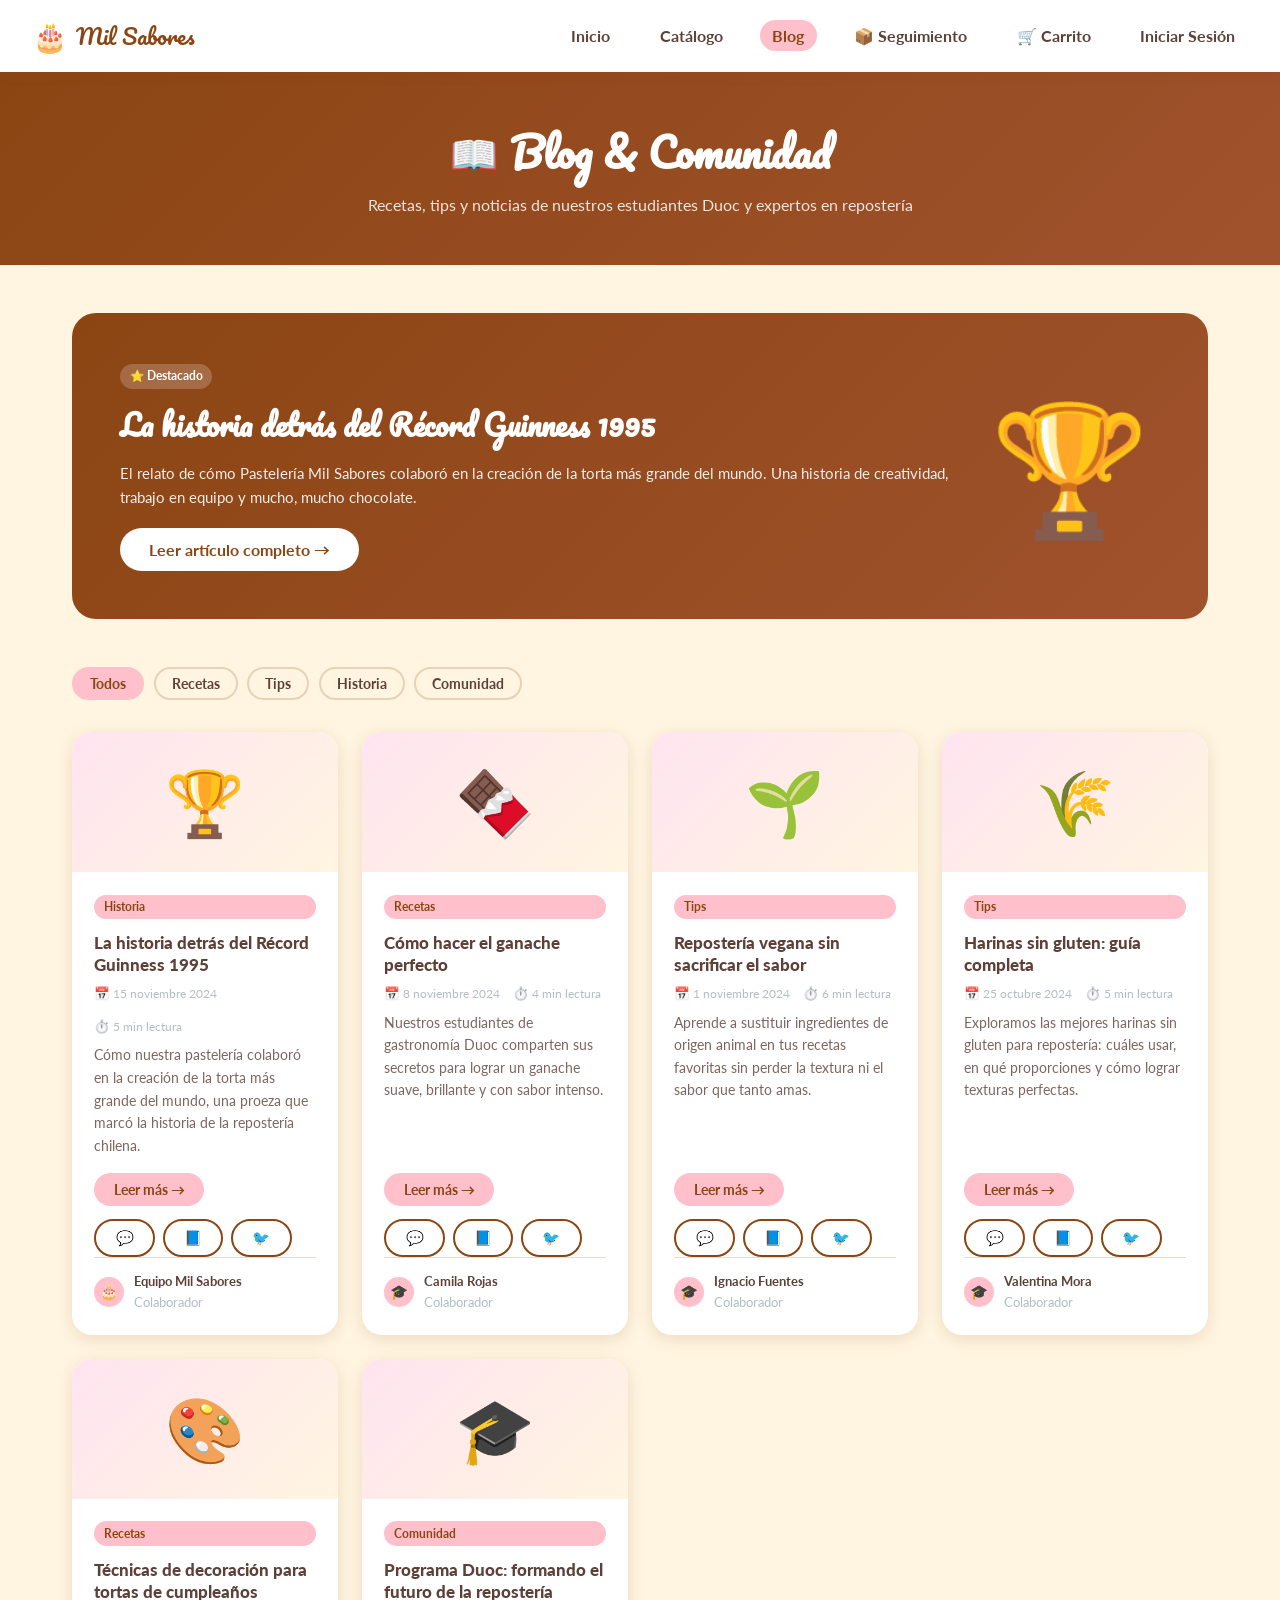
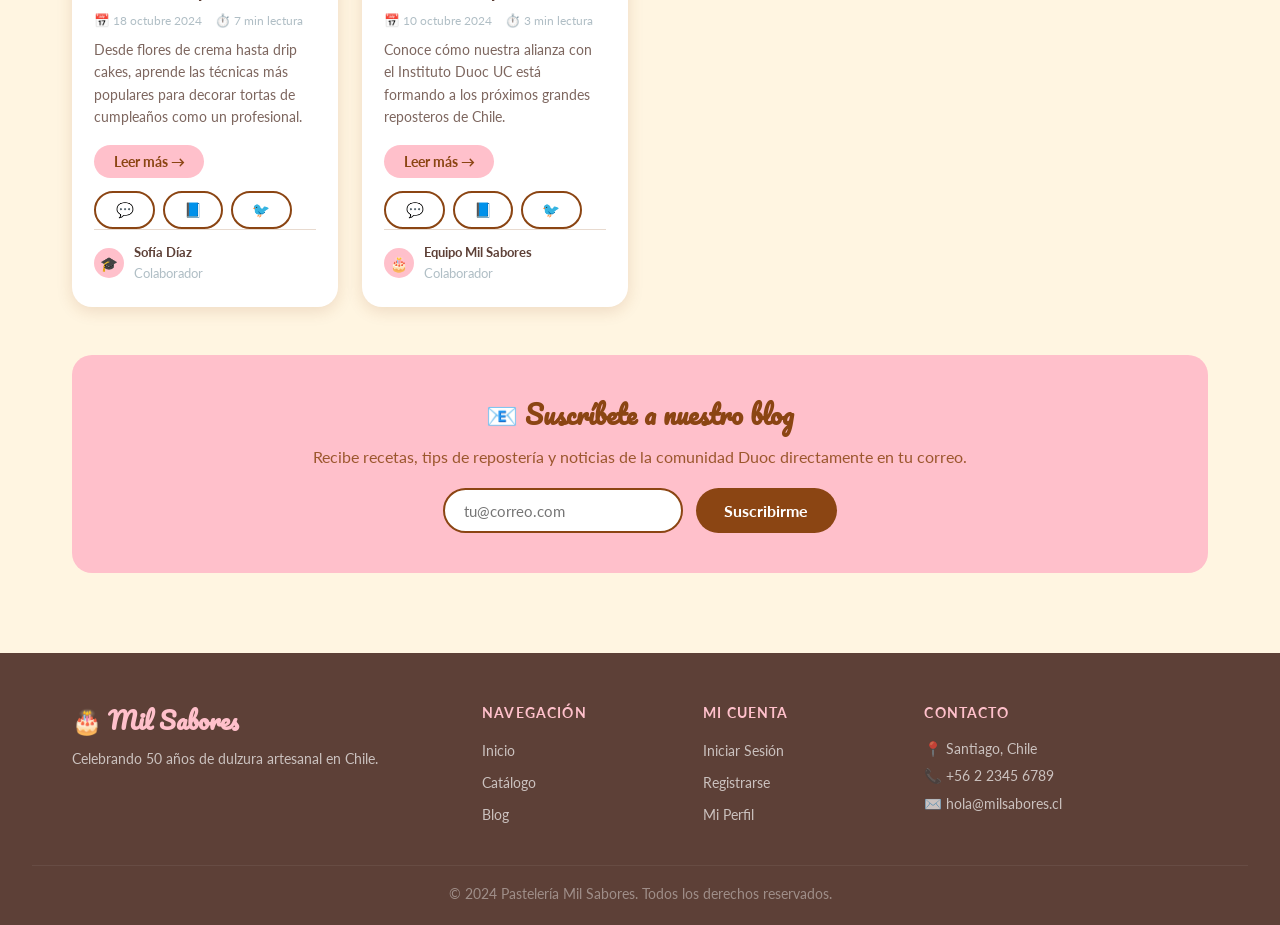
==== pages/blog.html @ 93cf1455 "Entrega final Pasteleria Mil Sabores" ====
<!DOCTYPE html>
<html lang="es">
<head>
  <meta charset="UTF-8" />
  <meta name="viewport" content="width=device-width, initial-scale=1.0" />
  <title>Blog y Comunidad | Pastelería Mil Sabores</title>
  <link rel="preconnect" href="https://fonts.googleapis.com" />
  <link rel="preconnect" href="https://fonts.gstatic.com" crossorigin />
  <link href="https://fonts.googleapis.com/css2?family=Pacifico&family=Lato:wght@300;400;700;900&display=swap" rel="stylesheet" />
  <link rel="stylesheet" href="../css/styles.css" />
  <style>
    .article-card {
      background: var(--white);
      border-radius: 20px;
      overflow: hidden;
      box-shadow: 0 4px 16px var(--shadow);
      transition: transform 0.2s;
      display: flex;
      flex-direction: column;
    }
    .article-card:hover { transform: translateY(-5px); }
    .article-thumb {
      background: linear-gradient(135deg, #ffe4f0, var(--bg-cream));
      height: 140px;
      display: flex;
      align-items: center;
      justify-content: center;
      font-size: 4rem;
    }
    .article-body { padding: 1.4rem; flex: 1; display: flex; flex-direction: column; }
    .article-meta { font-size: 0.78rem; color: var(--text-light); margin-bottom: 0.5rem; display: flex; gap: 0.8rem; flex-wrap: wrap; }
    .article-meta span { display: flex; align-items: center; gap: 0.2rem; }
    .article-title { font-weight: 900; font-size: 1.05rem; color: var(--text-dark); margin-bottom: 0.5rem; line-height: 1.3; }
    .article-excerpt { font-size: 0.88rem; color: var(--text-dark); opacity: 0.8; flex: 1; margin-bottom: 1rem; }
    .article-tag {
      display: inline-block;
      background: var(--rosa);
      color: var(--chocolate);
      font-size: 0.72rem;
      font-weight: 700;
      border-radius: 20px;
      padding: 0.2rem 0.6rem;
      margin-bottom: 0.8rem;
    }
    .article-author {
      display: flex;
      align-items: center;
      gap: 0.6rem;
      font-size: 0.82rem;
      color: var(--text-light);
      margin-top: auto;
      padding-top: 0.8rem;
      border-top: 1px solid var(--border);
    }
    .author-avatar {
      width: 30px; height: 30px; border-radius: 50%;
      background: var(--rosa);
      display: flex; align-items: center; justify-content: center;
      font-size: 0.9rem; flex-shrink: 0;
    }
    .author-name { font-weight: 700; color: var(--text-dark); }

    .tags-bar { display: flex; flex-wrap: wrap; gap: 0.6rem; margin-bottom: 2rem; }
    .tag-filter {
      padding: 0.4rem 1rem;
      border-radius: 50px;
      border: 2px solid var(--border);
      background: transparent;
      font-family: 'Lato', sans-serif;
      font-weight: 700;
      font-size: 0.85rem;
      cursor: pointer;
      color: var(--text-dark);
      transition: all 0.2s;
    }
    .tag-filter:hover, .tag-filter.active { background: var(--rosa); border-color: var(--rosa); color: var(--chocolate); }

    .featured-article {
      background: linear-gradient(135deg, var(--chocolate), #a0522d);
      color: white;
      border-radius: 24px;
      padding: 3rem;
      display: grid;
      grid-template-columns: 1fr 180px;
      gap: 2rem;
      align-items: center;
      margin-bottom: 3rem;
    }
    .featured-article h2 { font-family: 'Pacifico', cursive; font-size: 1.8rem; margin-bottom: 0.8rem; }
    .featured-article p { opacity: 0.9; font-size: 0.95rem; margin-bottom: 1.2rem; }
    .featured-emoji { font-size: 8rem; text-align: center; }

    .newsletter-box {
      background: var(--rosa);
      border-radius: 20px;
      padding: 2.5rem;
      text-align: center;
      margin-top: 3rem;
    }
    .newsletter-box h3 { font-family: 'Pacifico', cursive; color: var(--chocolate); font-size: 1.6rem; margin-bottom: 0.5rem; }
    .newsletter-box p { color: var(--chocolate); opacity: 0.85; margin-bottom: 1.2rem; }
    .newsletter-form { display: flex; gap: 0.8rem; justify-content: center; flex-wrap: wrap; }
    .newsletter-input {
      padding: 0.7rem 1.2rem;
      border-radius: 50px;
      border: 2px solid var(--chocolate);
      font-family: 'Lato', sans-serif;
      font-size: 0.95rem;
      min-width: 240px;
      outline: none;
      background: white;
    }
  </style>
</head>
<body>

  <nav class="navbar">
    <div class="nav-brand">
      <span class="brand-logo">🎂</span>
      <a href="../index.html" class="brand-name">Mil Sabores</a>
    </div>
    <ul class="nav-links">
      <li><a href="../index.html">Inicio</a></li>
      <li><a href="catalogo.html">Catálogo</a></li>
      <li><a href="blog.html" class="active">Blog</a></li>
      <li><a href="seguimiento.html">📦 Seguimiento</a></li>
      <li><a href="carrito.html">🛒 Carrito <span class="cart-badge" id="cartBadge">0</span></a></li>
      <li><a href="login.html" id="navAuthLink">Iniciar Sesión</a></li>
    </ul>
    <button class="nav-toggle" onclick="document.querySelector('.nav-links').classList.toggle('open')">☰</button>
  </nav>

  <div class="page-header">
    <h1>📖 Blog & Comunidad</h1>
    <p>Recetas, tips y noticias de nuestros estudiantes Duoc y expertos en repostería</p>
  </div>

  <div class="container" style="padding: 3rem 2rem 5rem">

    <!-- ARTICULO DESTACADO -->
    <div class="featured-article">
      <div>
        <span class="article-tag" style="background:rgba(255,255,255,0.2);color:white">⭐ Destacado</span>
        <h2>La historia detrás del Récord Guinness 1995</h2>
        <p>El relato de cómo Pastelería Mil Sabores colaboró en la creación de la torta más grande del mundo. Una historia de creatividad, trabajo en equipo y mucho, mucho chocolate.</p>
        <button class="btn" style="background:white;color:var(--chocolate)" onclick="openArticle('guinness')">
          Leer artículo completo →
        </button>
      </div>
      <div class="featured-emoji">🏆</div>
    </div>

    <!-- FILTROS POR CATEGORÍA -->
    <div class="tags-bar" id="tagFilters"></div>

    <!-- GRID DE ARTÍCULOS -->
    <div class="products-grid" id="articlesGrid"></div>

    <!-- NEWSLETTER -->
    <div class="newsletter-box">
      <h3>📧 Suscríbete a nuestro blog</h3>
      <p>Recibe recetas, tips de repostería y noticias de la comunidad Duoc directamente en tu correo.</p>
      <div class="newsletter-form">
        <input type="email" class="newsletter-input" placeholder="tu@correo.com" id="newsletterEmail" />
        <button class="btn btn-primary" onclick="subscribeNewsletter()">Suscribirme</button>
      </div>
    </div>

  </div>

  <!-- MODAL ARTÍCULO -->
  <div class="modal-overlay hidden" id="articleModal">
    <div class="modal" style="max-width:600px;max-height:85vh;overflow-y:auto">
      <button class="modal-close" onclick="closeArticle()">✕</button>
      <div id="articleContent"></div>
    </div>
  </div>

  <footer class="footer">
    <div class="container footer-grid">
      <div>
        <h4 class="footer-brand">🎂 Mil Sabores</h4>
        <p>Celebrando 50 años de dulzura artesanal en Chile.</p>
      </div>
      <div>
        <h5>Navegación</h5>
        <ul>
          <li><a href="../index.html">Inicio</a></li>
          <li><a href="catalogo.html">Catálogo</a></li>
          <li><a href="blog.html">Blog</a></li>
        </ul>
      </div>
      <div>
        <h5>Mi Cuenta</h5>
        <ul>
          <li><a href="login.html">Iniciar Sesión</a></li>
          <li><a href="registro.html">Registrarse</a></li>
          <li><a href="perfil.html">Mi Perfil</a></li>
        </ul>
      </div>
      <div>
        <h5>Contacto</h5>
        <p>📍 Santiago, Chile</p>
        <p>📞 +56 2 2345 6789</p>
        <p>✉️ hola@milsabores.cl</p>
      </div>
    </div>
    <div class="footer-bottom">
      <p>© 2024 Pastelería Mil Sabores. Todos los derechos reservados.</p>
    </div>
  </footer>

  <script src="../js/data.js"></script>
  <script src="../js/cart.js"></script>
  <script src="../js/auth.js"></script>
  <script src="../js/app.js"></script>
  <script>
    const articles = [
      {
        id: 'guinness',
        tag: 'Historia',
        emoji: '🏆',
        title: 'La historia detrás del Récord Guinness 1995',
        excerpt: 'Cómo nuestra pastelería colaboró en la creación de la torta más grande del mundo, una proeza que marcó la historia de la repostería chilena.',
        author: 'Equipo Mil Sabores',
        authorEmoji: '🎂',
        date: '15 noviembre 2024',
        readTime: '5 min',
        fullContent: `
          <h2 style="font-family:'Pacifico',cursive;color:var(--chocolate);margin-bottom:1rem">🏆 El Récord Guinness de 1995</h2>
          <p style="margin-bottom:1rem">En 1995, Pastelería Mil Sabores fue invitada a ser parte de un proyecto sin precedentes en Chile: la colaboración para crear <strong>la torta más grande del mundo</strong>, reconocida oficialmente por el Récord Guinness World Records.</p>
          <p style="margin-bottom:1rem">El proyecto requirió semanas de planificación, toneladas de ingredientes y el trabajo coordinado de decenas de reposteros. Nuestro equipo aportó la receta base de bizcocho y el diseño de las capas de ganache que dieron estructura a la monumental creación.</p>
          <p style="margin-bottom:1rem">La torta final medía más de 30 metros de largo y pesaba varias toneladas. Fue un momento que unió a toda la comunidad gastronómica chilena y posicionó a nuestra pastelería como referente nacional.</p>
          <p style="margin-bottom:1rem">Hoy, 30 años después, ese espíritu de innovación y excelencia sigue siendo el corazón de todo lo que hacemos en Mil Sabores.</p>
          <div style="background:var(--bg-cream);border-radius:12px;padding:1.2rem;margin-top:1rem;font-style:italic;color:var(--chocolate);">
            "Ese día entendimos que la repostería no tiene límites. Solo necesitas creatividad, trabajo en equipo y muchísimo chocolate." — Fundador, Pastelería Mil Sabores
          </div>
        `
      },
      {
        id: 'ganache',
        tag: 'Recetas',
        emoji: '🍫',
        title: 'Cómo hacer el ganache perfecto',
        excerpt: 'Nuestros estudiantes de gastronomía Duoc comparten sus secretos para lograr un ganache suave, brillante y con sabor intenso.',
        author: 'Camila Rojas',
        authorEmoji: '🎓',
        date: '8 noviembre 2024',
        readTime: '4 min',
        fullContent: `
          <h2 style="font-family:'Pacifico',cursive;color:var(--chocolate);margin-bottom:1rem">🍫 El Ganache Perfecto</h2>
          <p style="margin-bottom:0.8rem">El ganache es la base de muchas de nuestras tortas. Dominar su preparación es clave para cualquier repostero. Aquí te contamos los secretos que aprendemos en el taller de gastronomía Duoc.</p>
          <h3 style="color:var(--chocolate);margin:1rem 0 0.5rem;font-size:1rem">Ingredientes (para una torta mediana)</h3>
          <ul style="margin-left:1.2rem;margin-bottom:1rem;font-size:0.9rem;line-height:1.8">
            <li>200 g de chocolate negro (70% cacao)</li>
            <li>200 ml de crema de leche</li>
            <li>30 g de mantequilla sin sal</li>
            <li>1 cucharada de glucosa (opcional, para más brillo)</li>
          </ul>
          <h3 style="color:var(--chocolate);margin:1rem 0 0.5rem;font-size:1rem">Preparación</h3>
          <ol style="margin-left:1.2rem;margin-bottom:1rem;font-size:0.9rem;line-height:2">
            <li>Picar el chocolate en trozos pequeños y uniformes.</li>
            <li>Calentar la crema hasta que hierva levemente, sin llegar a ebullición fuerte.</li>
            <li>Verter la crema caliente sobre el chocolate picado. Esperar 1 minuto.</li>
            <li>Revolver desde el centro hacia afuera, de forma lenta y constante.</li>
            <li>Incorporar la mantequilla en cubos fríos y la glucosa si se usa.</li>
            <li>Dejar enfriar a temperatura ambiente antes de aplicar.</li>
          </ol>
          <div style="background:#fff3e0;border-radius:12px;padding:1rem;font-size:0.88rem;margin-top:1rem">
            <strong>💡 Tip Duoc:</strong> Si el ganache se ve cortado, agrega una cucharada de crema tibia y vuelve a mezclar lentamente. ¡Se recupera siempre!
          </div>
        `
      },
      {
        id: 'vegano',
        tag: 'Tips',
        emoji: '🌱',
        title: 'Repostería vegana sin sacrificar el sabor',
        excerpt: 'Aprende a sustituir ingredientes de origen animal en tus recetas favoritas sin perder la textura ni el sabor que tanto amas.',
        author: 'Ignacio Fuentes',
        authorEmoji: '🎓',
        date: '1 noviembre 2024',
        readTime: '6 min',
        fullContent: `
          <h2 style="font-family:'Pacifico',cursive;color:var(--chocolate);margin-bottom:1rem">🌱 Repostería Vegana</h2>
          <p style="margin-bottom:0.8rem">Cada vez más personas optan por una alimentación vegana, y la repostería no tiene que quedarse fuera. Aquí están los sustitutos más efectivos:</p>
          <div style="display:grid;gap:0.8rem;margin-bottom:1rem">
            <div style="background:var(--bg-cream);border-radius:10px;padding:1rem;font-size:0.9rem">
              <strong>🥚 Huevo → </strong> 1 cda de semillas de chía o linaza + 3 cdas de agua (dejar reposar 5 min)
            </div>
            <div style="background:var(--bg-cream);border-radius:10px;padding:1rem;font-size:0.9rem">
              <strong>🥛 Leche → </strong> Leche de almendras, avena o soya en la misma cantidad
            </div>
            <div style="background:var(--bg-cream);border-radius:10px;padding:1rem;font-size:0.9rem">
              <strong>🧈 Mantequilla → </strong> Aceite de coco o margarina vegana (misma cantidad)
            </div>
            <div style="background:var(--bg-cream);border-radius:10px;padding:1rem;font-size:0.9rem">
              <strong>🍯 Miel → </strong> Sirope de agave o maple en la misma cantidad
            </div>
          </div>
          <p style="font-size:0.9rem">Con estos cambios simples, nuestras tortas veganas de chocolate logran la misma humedad y sabor que las tradicionales. ¡El secreto está en la calidad del chocolate!</p>
        `
      },
      {
        id: 'sin-gluten',
        tag: 'Tips',
        emoji: '🌾',
        title: 'Harinas sin gluten: guía completa',
        excerpt: 'Exploramos las mejores harinas sin gluten para repostería: cuáles usar, en qué proporciones y cómo lograr texturas perfectas.',
        author: 'Valentina Mora',
        authorEmoji: '🎓',
        date: '25 octubre 2024',
        readTime: '5 min',
        fullContent: `
          <h2 style="font-family:'Pacifico',cursive;color:var(--chocolate);margin-bottom:1rem">🌾 Harinas Sin Gluten</h2>
          <p style="margin-bottom:1rem">Trabajar con harinas sin gluten requiere entender sus propiedades. Aquí una guía de las más usadas en el taller Duoc:</p>
          <div style="display:grid;gap:0.8rem;margin-bottom:1rem">
            <div style="background:var(--bg-cream);border-radius:10px;padding:1rem;font-size:0.88rem">
              <strong>🌽 Harina de maíz</strong> — Ideal para texturas crocantes. Usar al 50% mezclada con otra harina.
            </div>
            <div style="background:var(--bg-cream);border-radius:10px;padding:1rem;font-size:0.88rem">
              <strong>🍠 Harina de arroz</strong> — La más versátil. Sustituye 1:1 la harina de trigo en la mayoría de recetas.
            </div>
            <div style="background:var(--bg-cream);border-radius:10px;padding:1rem;font-size:0.88rem">
              <strong>🥜 Harina de almendras</strong> — Aporta humedad y sabor. Perfecta para brownies y tortas densas.
            </div>
            <div style="background:var(--bg-cream);border-radius:10px;padding:1rem;font-size:0.88rem">
              <strong>🫘 Harina de garbanzo</strong> — Excelente para masas que necesitan estructura.
            </div>
          </div>
          <div style="background:#e8f5e9;border-radius:12px;padding:1rem;font-size:0.88rem">
            <strong>💡 Tip profesional:</strong> Agrega 1 cucharadita de goma xantana por cada taza de harina sin gluten para mejorar la cohesión de la masa.
          </div>
        `
      },
      {
        id: 'decoracion',
        tag: 'Recetas',
        emoji: '🎨',
        title: 'Técnicas de decoración para tortas de cumpleaños',
        excerpt: 'Desde flores de crema hasta drip cakes, aprende las técnicas más populares para decorar tortas de cumpleaños como un profesional.',
        author: 'Sofía Díaz',
        authorEmoji: '🎓',
        date: '18 octubre 2024',
        readTime: '7 min',
        fullContent: `
          <h2 style="font-family:'Pacifico',cursive;color:var(--chocolate);margin-bottom:1rem">🎨 Decoración de Tortas</h2>
          <p style="margin-bottom:1rem">La decoración es el elemento que transforma una torta en una obra de arte. Estas son las técnicas que enseñamos en Duoc:</p>
          <div style="display:grid;gap:0.8rem;margin-bottom:1rem">
            <div style="background:var(--bg-cream);border-radius:10px;padding:1rem">
              <strong style="color:var(--chocolate)">🌸 Flores de crema</strong>
              <p style="font-size:0.88rem;margin-top:0.3rem">Usa una boquilla 1M y crema vegetal fría. Presiona firmemente desde el centro hacia afuera en movimiento circular.</p>
            </div>
            <div style="background:var(--bg-cream);border-radius:10px;padding:1rem">
              <strong style="color:var(--chocolate)">💧 Drip Cake</strong>
              <p style="font-size:0.88rem;margin-top:0.3rem">Prepara un ganache ligeramente líquido. Aplica desde el borde de la torta ya refrigerada para que los chorreos sean controlados.</p>
            </div>
            <div style="background:var(--bg-cream);border-radius:10px;padding:1rem">
              <strong style="color:var(--chocolate)">✨ Efecto Ombre</strong>
              <p style="font-size:0.88rem;margin-top:0.3rem">Divide la crema en 3 porciones y agrega colorante progresivamente. Aplica de abajo hacia arriba y difumina con espátula.</p>
            </div>
          </div>
        `
      },
      {
        id: 'comunidad',
        tag: 'Comunidad',
        emoji: '🎓',
        title: 'Programa Duoc: formando el futuro de la repostería',
        excerpt: 'Conoce cómo nuestra alianza con el Instituto Duoc UC está formando a los próximos grandes reposteros de Chile.',
        author: 'Equipo Mil Sabores',
        authorEmoji: '🎂',
        date: '10 octubre 2024',
        readTime: '3 min',
        fullContent: `
          <h2 style="font-family:'Pacifico',cursive;color:var(--chocolate);margin-bottom:1rem">🎓 Alianza con Duoc UC</h2>
          <p style="margin-bottom:1rem">Desde 2010, Pastelería Mil Sabores mantiene una alianza activa con el Instituto Duoc UC para formar a los próximos talentos de la gastronomía chilena.</p>
          <p style="margin-bottom:1rem">Nuestro programa incluye:</p>
          <ul style="margin-left:1.2rem;margin-bottom:1rem;line-height:2;font-size:0.9rem">
            <li>Prácticas profesionales en nuestras instalaciones</li>
            <li>Talleres mensuales de técnicas avanzadas de repostería</li>
            <li>Concursos internos con premios en productos y certificaciones</li>
            <li>Publicación de recetas de estudiantes en nuestro blog</li>
          </ul>
          <p style="margin-bottom:1rem">Los estudiantes Duoc que se registren en nuestra plataforma reciben una torta especial gratis en su cumpleaños como reconocimiento a su dedicación.</p>
          <div style="background:var(--rosa);border-radius:12px;padding:1rem;font-size:0.88rem;color:var(--chocolate)">
            <strong>¿Eres estudiante Duoc?</strong> Regístrate con tu correo institucional (@duocuc.cl) y activa tu beneficio de cumpleaños.
          </div>
        `
      }
    ];

    const allTags = ['Todos', 'Recetas', 'Tips', 'Historia', 'Comunidad'];
    let activeTag = 'Todos';

    window.addEventListener('DOMContentLoaded', () => {
      renderTagFilters();
      renderArticles();
    });

    function renderTagFilters() {
      document.getElementById('tagFilters').innerHTML = allTags.map(tag =>
        `<button class="tag-filter ${tag === activeTag ? 'active' : ''}" onclick="setTag('${tag}')">${tag}</button>`
      ).join('');
    }

    function setTag(tag) {
      activeTag = tag;
      renderTagFilters();
      renderArticles();
    }

    function renderArticles() {
      const filtered = activeTag === 'Todos' ? articles : articles.filter(a => a.tag === activeTag);
      document.getElementById('articlesGrid').innerHTML = filtered.map(a => `
        <div class="article-card">
          <div class="article-thumb">${a.emoji}</div>
          <div class="article-body">
            <span class="article-tag">${a.tag}</span>
            <div class="article-title">${a.title}</div>
            <div class="article-meta">
              <span>📅 ${a.date}</span>
              <span>⏱️ ${a.readTime} lectura</span>
            </div>
            <div class="article-excerpt">${a.excerpt}</div>
            <div style="display:flex;gap:0.8rem;align-items:center;flex-wrap:wrap;margin-top:auto;">
              <button class="btn btn-secondary btn-sm" onclick="openArticle('${a.id}')">Leer más →</button>
              <div style="display:flex;gap:0.5rem">
                <button class="btn btn-outline btn-sm" onclick="shareArticle('${a.id}', 'whatsapp')" title="WhatsApp">💬</button>
                <button class="btn btn-outline btn-sm" onclick="shareArticle('${a.id}', 'facebook')" title="Facebook">📘</button>
                <button class="btn btn-outline btn-sm" onclick="shareArticle('${a.id}', 'twitter')" title="Twitter/X">🐦</button>
              </div>
            </div>
            <div class="article-author">
              <div class="author-avatar">${a.authorEmoji}</div>
              <div><div class="author-name">${a.author}</div><div>Colaborador</div></div>
            </div>
          </div>
        </div>
      `).join('');
    }

    function openArticle(id) {
      const a = articles.find(x => x.id === id);
      if (!a) return;
      document.getElementById('articleContent').innerHTML = `
        <div style="text-align:center;font-size:5rem;margin-bottom:1rem">${a.emoji}</div>
        <span class="article-tag">${a.tag}</span>
        <div class="article-meta" style="margin:0.5rem 0 1.2rem">
          <span>📅 ${a.date}</span><span>⏱️ ${a.readTime} lectura</span>
          <span>✍️ ${a.author}</span>
        </div>
        ${a.fullContent}
        <div style="margin-top:2rem;padding-top:1rem;border-top:1px solid var(--border)">
          <p style="font-size:0.88rem;color:var(--text-light);margin-bottom:0.8rem">¿Te gustó este artículo? ¡Compártelo!</p>
          <div style="display:flex;gap:0.8rem;flex-wrap:wrap">
            <button class="btn btn-secondary btn-sm" onclick="shareArticle('${id}', 'whatsapp')">💬 WhatsApp</button>
            <button class="btn btn-secondary btn-sm" onclick="shareArticle('${id}', 'facebook')">📘 Facebook</button>
            <button class="btn btn-secondary btn-sm" onclick="shareArticle('${id}', 'twitter')">🐦 Twitter/X</button>
            <button class="btn btn-secondary btn-sm" onclick="shareArticle('${id}', 'instagram')">📸 Instagram</button>
          </div>
        </div>
      `;
      document.getElementById('articleModal').classList.remove('hidden');
    }

    function closeArticle() {
      document.getElementById('articleModal').classList.add('hidden');
    }

    function shareArticle(id, network) {
      const a = articles.find(x => x.id === id);
      const text = `📖 "${a.title}" — Blog Pastelería Mil Sabores 🎂`;
      const url = window.location.href;
      const urls = {
        whatsapp: `https://wa.me/?text=${encodeURIComponent(text + ' ' + url)}`,
        facebook: `https://www.facebook.com/sharer/sharer.php?u=${encodeURIComponent(url)}&quote=${encodeURIComponent(text)}`,
        twitter: `https://twitter.com/intent/tweet?text=${encodeURIComponent(text)}&url=${encodeURIComponent(url)}`,
        instagram: null
      };
      if (network === 'instagram') {
        navigator.clipboard.writeText(text + ' ' + url).then(() => showToast('📋 Link copiado — pégalo en Instagram'));
      } else if (urls[network]) {
        window.open(urls[network], '_blank', 'width=600,height=400');
      }
    }

    function subscribeNewsletter() {
      const email = document.getElementById('newsletterEmail').value.trim();
      if (!email || !email.includes('@')) { showToast('Ingresa un correo válido'); return; }
      showToast('✅ ¡Suscrito exitosamente! Te enviaremos novedades pronto.');
      document.getElementById('newsletterEmail').value = '';
    }

    document.getElementById('articleModal').addEventListener('click', e => {
      if (e.target === document.getElementById('articleModal')) closeArticle();
    });
  </script>
</body>
</html>
---- css/styles.css ----
/* ========================================
   PASTELERÍA MIL SABORES — ESTILOS
   Colores según especificaciones del brief
   ======================================== */

:root {
  --bg-cream: #FFF5E1;
  --rosa: #FFC0CB;
  --chocolate: #8B4513;
  --text-dark: #5D4037;
  --text-light: #B0BEC5;
  --white: #FFFFFF;
  --success: #4CAF50;
  --error: #E53935;
  --shadow: rgba(139, 69, 19, 0.15);
  --border: rgba(139, 69, 19, 0.2);
}

/* RESET */
*, *::before, *::after { box-sizing: border-box; margin: 0; padding: 0; }

body {
  font-family: 'Lato', sans-serif;
  background-color: var(--bg-cream);
  color: var(--text-dark);
  font-size: 16px;
  line-height: 1.6;
}

h1, h2, h3, .brand-name, .footer-brand {
  font-family: 'Pacifico', cursive;
}

a { text-decoration: none; color: inherit; }

/* ========================================
   NAVBAR
   ======================================== */
.navbar {
  background: var(--white);
  box-shadow: 0 2px 12px var(--shadow);
  padding: 0.8rem 2rem;
  display: flex;
  align-items: center;
  justify-content: space-between;
  position: sticky;
  top: 0;
  z-index: 1000;
}

.nav-brand {
  display: flex;
  align-items: center;
  gap: 0.5rem;
}

.brand-logo { font-size: 1.8rem; }
.brand-name {
  font-family: 'Pacifico', cursive;
  font-size: 1.4rem;
  color: var(--chocolate);
}

.nav-links {
  display: flex;
  list-style: none;
  gap: 1.5rem;
  align-items: center;
}

.nav-links a {
  color: var(--text-dark);
  font-weight: 700;
  padding: 0.4rem 0.8rem;
  border-radius: 20px;
  transition: background 0.2s, color 0.2s;
  position: relative;
}

.nav-links a:hover,
.nav-links a.active {
  background: var(--rosa);
  color: var(--chocolate);
}

.cart-badge {
  background: var(--chocolate);
  color: white;
  font-size: 0.7rem;
  font-weight: 900;
  border-radius: 50%;
  padding: 0 5px;
  min-width: 18px;
  text-align: center;
  display: inline-block;
}

.nav-toggle {
  display: none;
  background: none;
  border: none;
  font-size: 1.5rem;
  cursor: pointer;
  color: var(--chocolate);
}

/* ========================================
   HERO
   ======================================== */
.hero {
  display: flex;
  align-items: center;
  justify-content: space-between;
  padding: 5rem 4rem;
  background: linear-gradient(135deg, var(--bg-cream) 60%, #ffe4f0 100%);
  gap: 3rem;
  min-height: 85vh;
}

.hero-content { flex: 1; max-width: 600px; }

.hero-eyebrow {
  font-size: 0.9rem;
  font-weight: 700;
  letter-spacing: 0.05em;
  color: var(--chocolate);
  opacity: 0.8;
  margin-bottom: 1rem;
  text-transform: uppercase;
}

.hero-title {
  font-family: 'Pacifico', cursive;
  font-size: 3.8rem;
  color: var(--chocolate);
  line-height: 1.15;
  margin-bottom: 1.2rem;
}

.hero-subtitle {
  font-size: 1.15rem;
  color: var(--text-dark);
  opacity: 0.85;
  margin-bottom: 2rem;
  max-width: 480px;
}

.hero-actions {
  display: flex;
  gap: 1rem;
  margin-bottom: 2rem;
  flex-wrap: wrap;
}

.hero-badges {
  display: flex;
  flex-wrap: wrap;
  gap: 0.6rem;
}

.badge {
  background: var(--rosa);
  color: var(--chocolate);
  font-size: 0.78rem;
  font-weight: 700;
  border-radius: 20px;
  padding: 0.35rem 0.8rem;
}

.hero-visual {
  flex-shrink: 0;
  display: flex;
  align-items: center;
  justify-content: center;
}

.cake-card {
  background: var(--white);
  border-radius: 24px;
  padding: 3rem 2.5rem;
  text-align: center;
  box-shadow: 0 12px 40px var(--shadow);
  border: 2px solid var(--rosa);
  animation: float 3s ease-in-out infinite;
}

@keyframes float {
  0%, 100% { transform: translateY(0); }
  50% { transform: translateY(-12px); }
}

.cake-emoji { font-size: 6rem; margin-bottom: 1rem; }
.cake-label { font-weight: 700; color: var(--text-dark); font-size: 1rem; }
.cake-price {
  font-family: 'Pacifico', cursive;
  color: var(--chocolate);
  font-size: 1.4rem;
  margin-top: 0.5rem;
}

/* ========================================
   BUTTONS
   ======================================== */
.btn {
  display: inline-block;
  padding: 0.75rem 1.8rem;
  border-radius: 50px;
  font-family: 'Lato', sans-serif;
  font-weight: 700;
  font-size: 1rem;
  cursor: pointer;
  transition: transform 0.15s, box-shadow 0.15s, opacity 0.15s;
  border: none;
  text-align: center;
}

.btn:hover { transform: translateY(-2px); box-shadow: 0 6px 20px var(--shadow); }
.btn:active { transform: translateY(0); }

.btn-primary {
  background: var(--chocolate);
  color: var(--white);
}

.btn-secondary {
  background: var(--rosa);
  color: var(--chocolate);
}

.btn-outline {
  background: transparent;
  color: var(--chocolate);
  border: 2px solid var(--chocolate);
}

.btn-sm { padding: 0.5rem 1.2rem; font-size: 0.9rem; }

.btn-block { display: block; width: 100%; }

/* ========================================
   SECTIONS
   ======================================== */
.section { padding: 5rem 0; }
.section-alt { background: rgba(255, 192, 203, 0.12); }

.container {
  max-width: 1200px;
  margin: 0 auto;
  padding: 0 2rem;
}

.section-title {
  font-family: 'Pacifico', cursive;
  font-size: 2.2rem;
  color: var(--chocolate);
  text-align: center;
  margin-bottom: 0.6rem;
}
.section-title.left { text-align: left; }

.section-sub {
  text-align: center;
  color: var(--text-light);
  font-size: 1.05rem;
  margin-bottom: 2.5rem;
}

.text-center { text-align: center; }

/* ========================================
   CATEGORIES GRID
   ======================================== */
.categories-grid {
  display: grid;
  grid-template-columns: repeat(auto-fill, minmax(130px, 1fr));
  gap: 1rem;
}

.cat-card {
  background: var(--white);
  border-radius: 16px;
  padding: 1.5rem 1rem;
  display: flex;
  flex-direction: column;
  align-items: center;
  gap: 0.6rem;
  border: 2px solid transparent;
  box-shadow: 0 2px 8px var(--shadow);
  transition: border-color 0.2s, transform 0.2s;
  cursor: pointer;
}

.cat-card:hover {
  border-color: var(--rosa);
  transform: translateY(-4px);
}

.cat-icon { font-size: 2rem; }
.cat-name { font-weight: 700; font-size: 0.82rem; text-align: center; color: var(--text-dark); }

/* ========================================
   PRODUCTS GRID
   ======================================== */
.products-grid {
  display: grid;
  grid-template-columns: repeat(auto-fill, minmax(260px, 1fr));
  gap: 1.5rem;
}

.product-card {
  background: var(--white);
  border-radius: 20px;
  overflow: hidden;
  box-shadow: 0 4px 16px var(--shadow);
  transition: transform 0.2s, box-shadow 0.2s;
  display: flex;
  flex-direction: column;
}

.product-card:hover {
  transform: translateY(-6px);
  box-shadow: 0 12px 32px var(--shadow);
}

.product-img {
  background: linear-gradient(135deg, #ffe4f0, var(--bg-cream));
  height: 160px;
  display: flex;
  align-items: center;
  justify-content: center;
  font-size: 5rem;
}

.product-body { padding: 1.2rem; flex: 1; display: flex; flex-direction: column; }

.product-cat {
  font-size: 0.72rem;
  font-weight: 700;
  text-transform: uppercase;
  letter-spacing: 0.08em;
  color: var(--text-light);
  margin-bottom: 0.3rem;
}

.product-name {
  font-weight: 900;
  font-size: 1rem;
  color: var(--text-dark);
  margin-bottom: 0.5rem;
}

.product-desc {
  font-size: 0.85rem;
  color: var(--text-light);
  flex: 1;
  margin-bottom: 1rem;
}

.product-footer {
  display: flex;
  align-items: center;
  justify-content: space-between;
}

.product-price {
  font-family: 'Pacifico', cursive;
  font-size: 1.2rem;
  color: var(--chocolate);
}

/* ========================================
   HISTORY / MILESTONES
   ======================================== */
.two-col {
  display: grid;
  grid-template-columns: 1fr 1fr;
  gap: 4rem;
  align-items: center;
}

.history-text p {
  margin-bottom: 1rem;
  color: var(--text-dark);
}

.history-visual {
  display: flex;
  flex-direction: column;
  gap: 1rem;
}

.milestone-card {
  background: var(--white);
  border-radius: 12px;
  padding: 1rem 1.5rem;
  border-left: 4px solid var(--rosa);
  box-shadow: 0 2px 8px var(--shadow);
}

.milestone-card.highlight {
  border-left-color: var(--chocolate);
  background: #fff8f0;
}

.milestone-year {
  font-family: 'Pacifico', cursive;
  font-size: 1.4rem;
  color: var(--chocolate);
}

.milestone-text {
  font-size: 0.9rem;
  color: var(--text-dark);
}

/* ========================================
   BLOG
   ======================================== */
.blog-grid {
  display: grid;
  grid-template-columns: repeat(auto-fill, minmax(280px, 1fr));
  gap: 1.5rem;
}

.blog-card {
  background: var(--white);
  border-radius: 16px;
  padding: 1.8rem;
  box-shadow: 0 2px 10px var(--shadow);
  transition: transform 0.2s;
}

.blog-card:hover { transform: translateY(-4px); }
.blog-emoji { font-size: 2.5rem; margin-bottom: 0.8rem; }
.blog-card h3 { color: var(--chocolate); margin-bottom: 0.5rem; font-size: 1rem; font-family: 'Lato', sans-serif; font-weight: 900; }
.blog-card p { font-size: 0.88rem; color: var(--text-dark); opacity: 0.85; margin-bottom: 1rem; }
.blog-tag { background: var(--rosa); color: var(--chocolate); font-size: 0.75rem; font-weight: 700; border-radius: 20px; padding: 0.25rem 0.7rem; }

/* ========================================
   SOCIAL SECTION
   ======================================== */
.social-section { background: var(--chocolate); }
.social-section .section-title { color: var(--white); }
.social-section .section-sub { color: rgba(255,255,255,0.7); }

.social-btns {
  display: flex;
  gap: 1rem;
  justify-content: center;
  flex-wrap: wrap;
  margin-top: 1.5rem;
}

.btn-social {
  padding: 0.7rem 1.5rem;
  border-radius: 50px;
  font-family: 'Lato', sans-serif;
  font-weight: 700;
  font-size: 0.95rem;
  cursor: pointer;
  border: 2px solid rgba(255,255,255,0.4);
  background: rgba(255,255,255,0.1);
  color: white;
  transition: background 0.2s;
}

.btn-social:hover { background: rgba(255,255,255,0.25); }

/* ========================================
   FOOTER
   ======================================== */
.footer {
  background: var(--text-dark);
  color: rgba(255,255,255,0.85);
  padding: 3rem 2rem 1rem;
}

.footer-grid {
  display: grid;
  grid-template-columns: 2fr 1fr 1fr 1.5fr;
  gap: 2rem;
  margin-bottom: 2rem;
}

.footer-brand {
  color: var(--rosa);
  font-size: 1.5rem;
  margin-bottom: 0.5rem;
}

.footer h5 {
  color: var(--rosa);
  margin-bottom: 0.8rem;
  font-size: 0.9rem;
  text-transform: uppercase;
  letter-spacing: 0.08em;
}

.footer ul { list-style: none; }
.footer ul li { margin-bottom: 0.4rem; }
.footer ul a { opacity: 0.8; font-size: 0.9rem; transition: opacity 0.2s; }
.footer ul a:hover { opacity: 1; }
.footer p { font-size: 0.9rem; opacity: 0.8; margin-bottom: 0.3rem; }

.footer-bottom {
  border-top: 1px solid rgba(255,255,255,0.1);
  padding-top: 1rem;
  text-align: center;
  font-size: 0.82rem;
  opacity: 0.6;
}

/* ========================================
   FORMS
   ======================================== */
.form-group {
  margin-bottom: 1.2rem;
}

.form-group label {
  display: block;
  font-weight: 700;
  font-size: 0.88rem;
  color: var(--text-dark);
  margin-bottom: 0.4rem;
}

.form-group input,
.form-group select,
.form-group textarea {
  width: 100%;
  padding: 0.75rem 1rem;
  border: 2px solid var(--border);
  border-radius: 12px;
  background: var(--white);
  color: var(--text-dark);
  font-family: 'Lato', sans-serif;
  font-size: 1rem;
  transition: border-color 0.2s;
}

.form-group input:focus,
.form-group select:focus,
.form-group textarea:focus {
  outline: none;
  border-color: var(--chocolate);
}

.form-group .hint {
  font-size: 0.8rem;
  color: var(--text-light);
  margin-top: 0.3rem;
}

.form-group .error-msg {
  font-size: 0.8rem;
  color: var(--error);
  margin-top: 0.3rem;
  display: none;
}

.form-card {
  background: var(--white);
  border-radius: 24px;
  padding: 2.5rem;
  box-shadow: 0 8px 32px var(--shadow);
  max-width: 500px;
  margin: 0 auto;
}

.form-title {
  font-family: 'Pacifico', cursive;
  font-size: 2rem;
  color: var(--chocolate);
  text-align: center;
  margin-bottom: 0.5rem;
}

.form-subtitle {
  text-align: center;
  color: var(--text-light);
  font-size: 0.9rem;
  margin-bottom: 2rem;
}

.form-divider {
  text-align: center;
  color: var(--text-light);
  font-size: 0.9rem;
  margin: 1.5rem 0;
  position: relative;
}

.form-divider::before,
.form-divider::after {
  content: '';
  position: absolute;
  top: 50%;
  width: 40%;
  height: 1px;
  background: var(--border);
}

.form-divider::before { left: 0; }
.form-divider::after { right: 0; }

.alert {
  padding: 0.8rem 1.2rem;
  border-radius: 10px;
  font-size: 0.9rem;
  font-weight: 700;
  margin-bottom: 1.2rem;
  display: none;
}

.alert-success { background: #e8f5e9; color: #2e7d32; border: 1px solid #a5d6a7; }
.alert-error { background: #ffebee; color: #c62828; border: 1px solid #ef9a9a; }

/* ========================================
   PAGE HEADER
   ======================================== */
.page-header {
  background: linear-gradient(135deg, var(--chocolate), #a0522d);
  color: white;
  padding: 3rem 2rem;
  text-align: center;
}

.page-header h1 {
  font-family: 'Pacifico', cursive;
  font-size: 2.5rem;
  margin-bottom: 0.5rem;
}

.page-header p { opacity: 0.85; }

/* ========================================
   FILTERS
   ======================================== */
.filters-bar {
  background: var(--white);
  padding: 1.2rem 2rem;
  box-shadow: 0 2px 8px var(--shadow);
  display: flex;
  gap: 1rem;
  flex-wrap: wrap;
  align-items: center;
}

.filter-btn {
  padding: 0.45rem 1rem;
  border-radius: 50px;
  border: 2px solid var(--border);
  background: transparent;
  font-family: 'Lato', sans-serif;
  font-weight: 700;
  font-size: 0.85rem;
  cursor: pointer;
  color: var(--text-dark);
  transition: background 0.2s, border-color 0.2s;
}

.filter-btn:hover,
.filter-btn.active {
  background: var(--rosa);
  border-color: var(--rosa);
  color: var(--chocolate);
}

.search-input {
  padding: 0.45rem 1rem;
  border-radius: 50px;
  border: 2px solid var(--border);
  background: var(--bg-cream);
  font-family: 'Lato', sans-serif;
  font-size: 0.9rem;
  color: var(--text-dark);
  outline: none;
  min-width: 200px;
  transition: border-color 0.2s;
}

.search-input:focus { border-color: var(--chocolate); }

/* ========================================
   CARRITO
   ======================================== */
.cart-item {
  background: var(--white);
  border-radius: 16px;
  padding: 1.2rem;
  display: flex;
  align-items: center;
  gap: 1.2rem;
  box-shadow: 0 2px 8px var(--shadow);
  margin-bottom: 1rem;
}

.cart-item-emoji { font-size: 3rem; flex-shrink: 0; }
.cart-item-info { flex: 1; }
.cart-item-name { font-weight: 900; color: var(--text-dark); margin-bottom: 0.2rem; }
.cart-item-price { color: var(--chocolate); font-family: 'Pacifico', cursive; font-size: 1rem; }
.cart-item-msg { font-size: 0.8rem; color: var(--text-light); font-style: italic; margin-top: 0.2rem; }

.qty-controls {
  display: flex;
  align-items: center;
  gap: 0.5rem;
}

.qty-btn {
  width: 32px;
  height: 32px;
  border-radius: 50%;
  border: 2px solid var(--border);
  background: transparent;
  font-size: 1.1rem;
  cursor: pointer;
  font-weight: 900;
  display: flex;
  align-items: center;
  justify-content: center;
  transition: background 0.15s;
}

.qty-btn:hover { background: var(--rosa); border-color: var(--rosa); }

.qty-display { font-weight: 900; min-width: 24px; text-align: center; }

.remove-btn {
  background: none;
  border: none;
  font-size: 1.2rem;
  cursor: pointer;
  color: var(--text-light);
  padding: 0.4rem;
  transition: color 0.2s;
}

.remove-btn:hover { color: var(--error); }

.cart-summary {
  background: var(--white);
  border-radius: 20px;
  padding: 1.8rem;
  box-shadow: 0 4px 16px var(--shadow);
  position: sticky;
  top: 90px;
}

.summary-row {
  display: flex;
  justify-content: space-between;
  padding: 0.5rem 0;
  font-size: 0.95rem;
  color: var(--text-dark);
  border-bottom: 1px dashed var(--border);
}

.summary-row:last-of-type { border-bottom: none; }

.summary-total {
  display: flex;
  justify-content: space-between;
  padding: 0.8rem 0;
  font-weight: 900;
  font-size: 1.2rem;
  color: var(--chocolate);
  border-top: 2px solid var(--chocolate);
  margin-top: 0.5rem;
}

.summary-discount {
  color: var(--success);
  font-weight: 700;
}

/* ========================================
   PERFIL
   ======================================== */
.profile-header {
  text-align: center;
  padding: 3rem 2rem;
  background: linear-gradient(135deg, #fff0f5, var(--bg-cream));
  border-radius: 20px;
  margin-bottom: 2rem;
}

.profile-avatar {
  width: 90px;
  height: 90px;
  border-radius: 50%;
  background: var(--rosa);
  display: flex;
  align-items: center;
  justify-content: center;
  font-size: 2.5rem;
  margin: 0 auto 1rem;
}

.profile-name {
  font-family: 'Pacifico', cursive;
  font-size: 1.8rem;
  color: var(--chocolate);
}

.profile-badge {
  display: inline-block;
  background: var(--chocolate);
  color: white;
  font-size: 0.8rem;
  font-weight: 700;
  border-radius: 20px;
  padding: 0.25rem 0.8rem;
  margin-top: 0.5rem;
}

.order-card {
  background: var(--white);
  border-radius: 16px;
  padding: 1.2rem 1.5rem;
  box-shadow: 0 2px 8px var(--shadow);
  margin-bottom: 1rem;
  border-left: 4px solid var(--rosa);
}

.order-status {
  display: inline-block;
  padding: 0.2rem 0.7rem;
  border-radius: 20px;
  font-size: 0.75rem;
  font-weight: 700;
}

.status-preparando { background: #fff3e0; color: #e65100; }
.status-enviado { background: #e3f2fd; color: #1565c0; }
.status-entregado { background: #e8f5e9; color: #2e7d32; }

/* ========================================
   MODAL
   ======================================== */
.modal-overlay {
  position: fixed;
  inset: 0;
  background: rgba(0,0,0,0.5);
  z-index: 2000;
  display: flex;
  align-items: center;
  justify-content: center;
  padding: 1rem;
}

.modal-overlay.hidden { display: none; }

.modal {
  background: var(--white);
  border-radius: 24px;
  padding: 2.5rem;
  max-width: 480px;
  width: 100%;
  box-shadow: 0 20px 60px rgba(0,0,0,0.3);
  position: relative;
}

.modal-close {
  position: absolute;
  top: 1rem;
  right: 1.2rem;
  background: none;
  border: none;
  font-size: 1.5rem;
  cursor: pointer;
  color: var(--text-light);
}

/* ========================================
   TOAST
   ======================================== */
#toast {
  position: fixed;
  bottom: 2rem;
  right: 2rem;
  background: var(--chocolate);
  color: white;
  padding: 1rem 1.5rem;
  border-radius: 12px;
  font-weight: 700;
  font-size: 0.95rem;
  z-index: 3000;
  transform: translateY(100px);
  opacity: 0;
  transition: transform 0.3s, opacity 0.3s;
  max-width: 300px;
}

#toast.show {
  transform: translateY(0);
  opacity: 1;
}

/* ========================================
   EMPTY STATE
   ======================================== */
.empty-state {
  text-align: center;
  padding: 4rem 2rem;
  color: var(--text-light);
}

.empty-state-icon { font-size: 4rem; margin-bottom: 1rem; }
.empty-state h3 { color: var(--text-dark); margin-bottom: 0.5rem; font-family: 'Pacifico', cursive; font-size: 1.5rem; }

/* ========================================
   RESPONSIVE
   ======================================== */
@media (max-width: 900px) {
  .hero {
    flex-direction: column;
    padding: 3rem 2rem;
    text-align: center;
    min-height: auto;
  }
  .hero-content { max-width: 100%; }
  .hero-title { font-size: 2.8rem; }
  .hero-actions { justify-content: center; }
  .hero-badges { justify-content: center; }
  .two-col { grid-template-columns: 1fr; gap: 2rem; }
  .footer-grid { grid-template-columns: 1fr 1fr; }
  .nav-links {
    display: none;
    position: absolute;
    top: 70px;
    left: 0;
    right: 0;
    background: white;
    flex-direction: column;
    padding: 1rem;
    box-shadow: 0 4px 12px var(--shadow);
    gap: 0.5rem;
  }
  .nav-links.open { display: flex; }
  .nav-toggle { display: block; }
}

@media (max-width: 600px) {
  .hero-title { font-size: 2.2rem; }
  .section { padding: 3rem 0; }
  .footer-grid { grid-template-columns: 1fr; }
  .categories-grid { grid-template-columns: repeat(auto-fill, minmax(100px, 1fr)); }
}
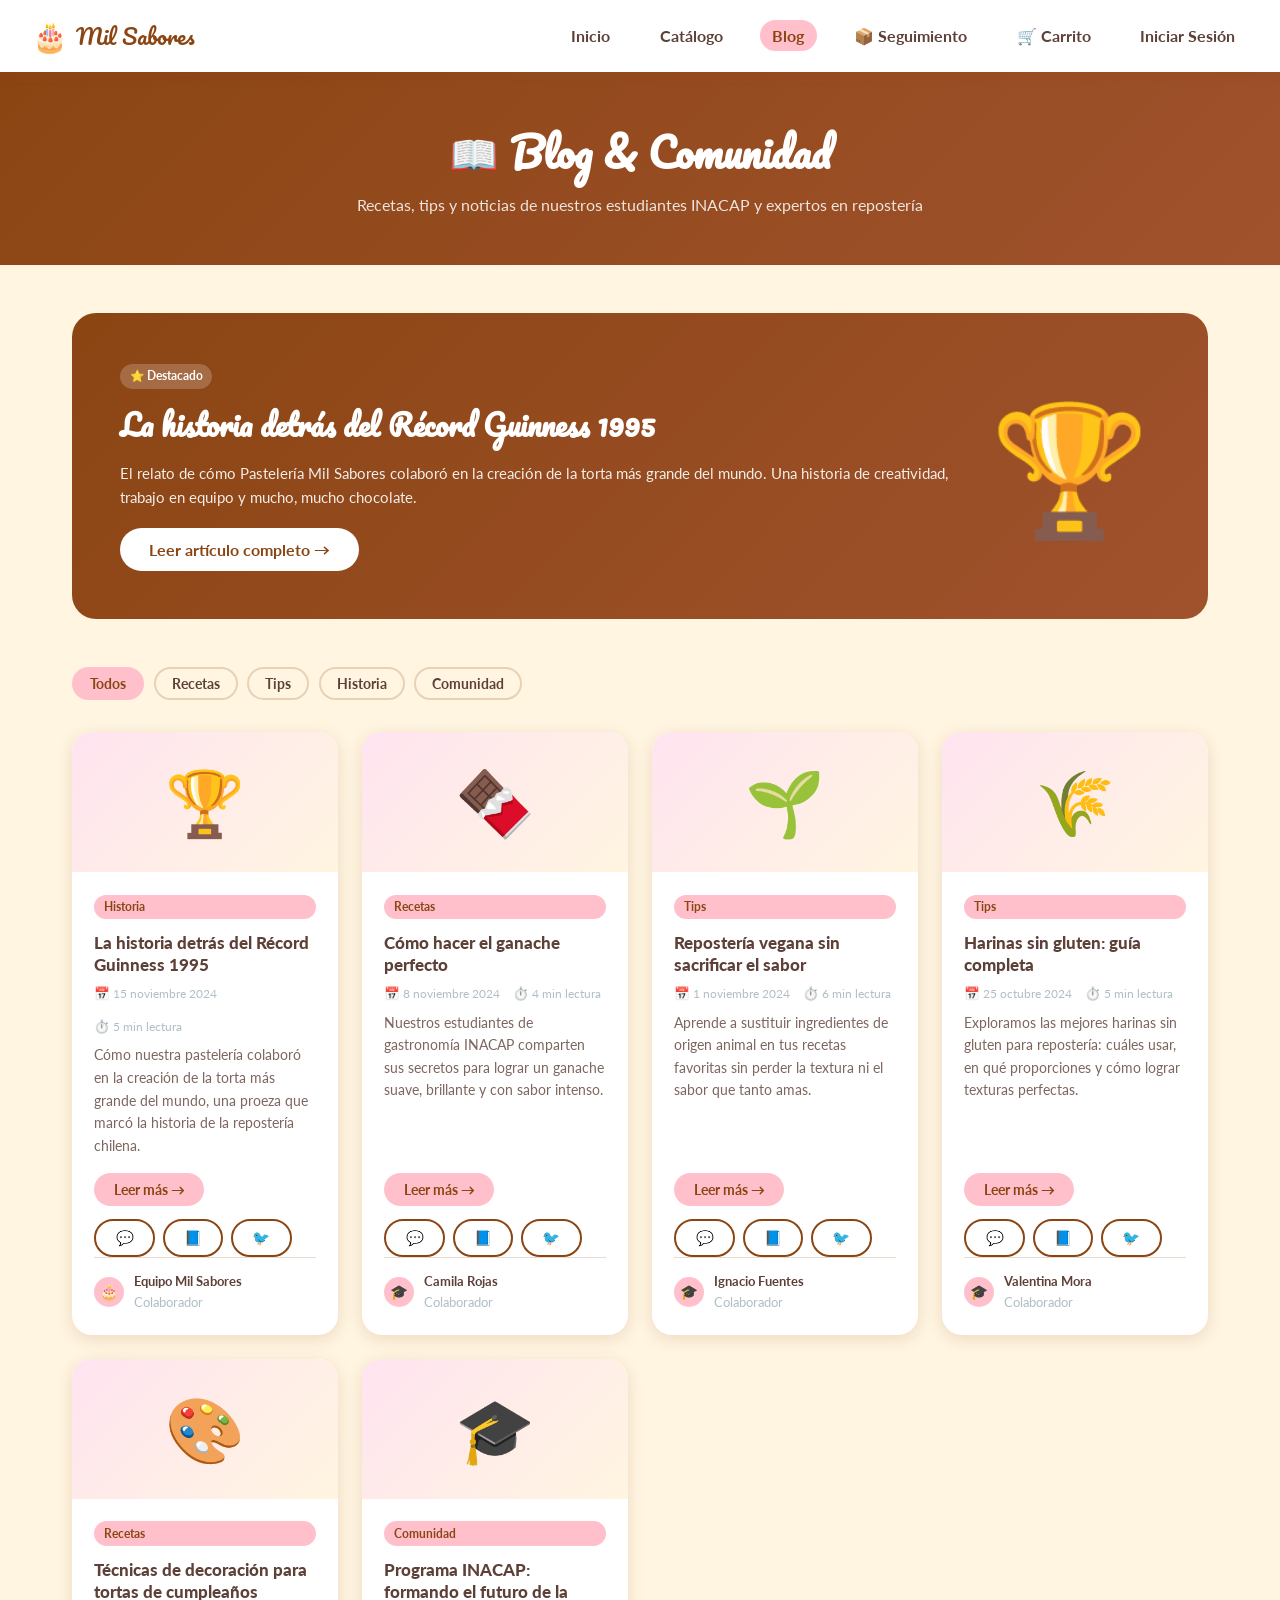
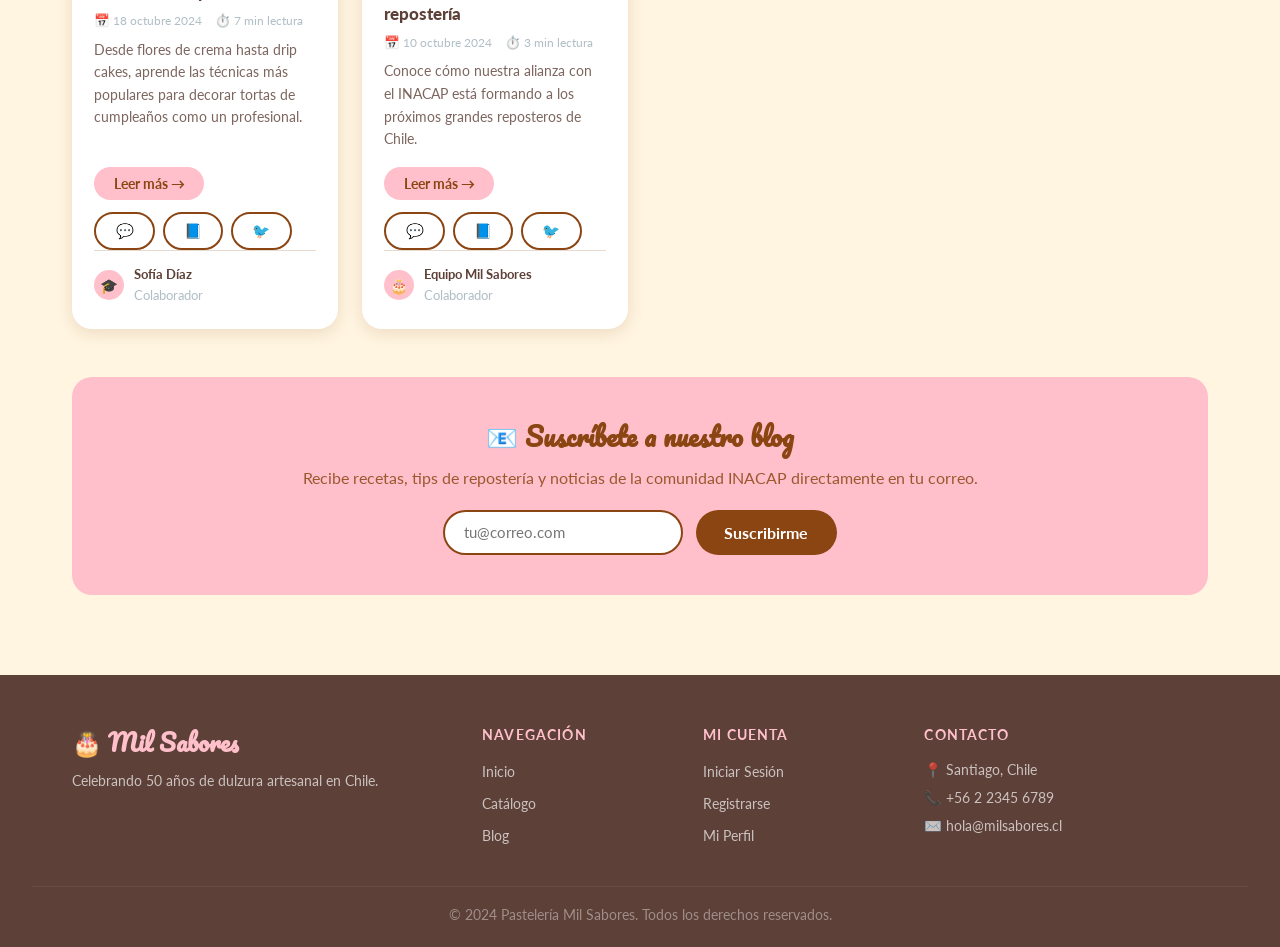
==== commit 0e490a1c: "feat: crear estructura base del proyecto" ====
--- a/pages/blog.html
+++ b/pages/blog.html
@@ -8,6 +8,7 @@
   <link rel="preconnect" href="https://fonts.gstatic.com" crossorigin />
   <link href="https://fonts.googleapis.com/css2?family=Pacifico&family=Lato:wght@300;400;700;900&display=swap" rel="stylesheet" />
   <link rel="stylesheet" href="../css/styles.css" />
+  <link rel="icon" type="image/jpeg" href="../assets/favicon.jpg" />
   <style>
     .article-card {
       background: var(--white);
@@ -132,7 +133,7 @@
 
   <div class="page-header">
     <h1>📖 Blog & Comunidad</h1>
-    <p>Recetas, tips y noticias de nuestros estudiantes Duoc y expertos en repostería</p>
+    <p>Recetas, tips y noticias de nuestros estudiantes INACAP y expertos en repostería</p>
   </div>
 
   <div class="container" style="padding: 3rem 2rem 5rem">
@@ -159,7 +160,7 @@
     <!-- NEWSLETTER -->
     <div class="newsletter-box">
       <h3>📧 Suscríbete a nuestro blog</h3>
-      <p>Recibe recetas, tips de repostería y noticias de la comunidad Duoc directamente en tu correo.</p>
+      <p>Recibe recetas, tips de repostería y noticias de la comunidad INACAP directamente en tu correo.</p>
       <div class="newsletter-form">
         <input type="email" class="newsletter-input" placeholder="tu@correo.com" id="newsletterEmail" />
         <button class="btn btn-primary" onclick="subscribeNewsletter()">Suscribirme</button>
@@ -242,14 +243,14 @@
         tag: 'Recetas',
         emoji: '🍫',
         title: 'Cómo hacer el ganache perfecto',
-        excerpt: 'Nuestros estudiantes de gastronomía Duoc comparten sus secretos para lograr un ganache suave, brillante y con sabor intenso.',
+        excerpt: 'Nuestros estudiantes de gastronomía INACAP comparten sus secretos para lograr un ganache suave, brillante y con sabor intenso.',
         author: 'Camila Rojas',
         authorEmoji: '🎓',
         date: '8 noviembre 2024',
         readTime: '4 min',
         fullContent: `
           <h2 style="font-family:'Pacifico',cursive;color:var(--chocolate);margin-bottom:1rem">🍫 El Ganache Perfecto</h2>
-          <p style="margin-bottom:0.8rem">El ganache es la base de muchas de nuestras tortas. Dominar su preparación es clave para cualquier repostero. Aquí te contamos los secretos que aprendemos en el taller de gastronomía Duoc.</p>
+          <p style="margin-bottom:0.8rem">El ganache es la base de muchas de nuestras tortas. Dominar su preparación es clave para cualquier repostero. Aquí te contamos los secretos que aprendemos en el taller de gastronomía INACAP.</p>
           <h3 style="color:var(--chocolate);margin:1rem 0 0.5rem;font-size:1rem">Ingredientes (para una torta mediana)</h3>
           <ul style="margin-left:1.2rem;margin-bottom:1rem;font-size:0.9rem;line-height:1.8">
             <li>200 g de chocolate negro (70% cacao)</li>
@@ -267,7 +268,7 @@
             <li>Dejar enfriar a temperatura ambiente antes de aplicar.</li>
           </ol>
           <div style="background:#fff3e0;border-radius:12px;padding:1rem;font-size:0.88rem;margin-top:1rem">
-            <strong>💡 Tip Duoc:</strong> Si el ganache se ve cortado, agrega una cucharada de crema tibia y vuelve a mezclar lentamente. ¡Se recupera siempre!
+            <strong>💡 Tip INACAP:</strong> Si el ganache se ve cortado, agrega una cucharada de crema tibia y vuelve a mezclar lentamente. ¡Se recupera siempre!
           </div>
         `
       },
@@ -313,7 +314,7 @@
         readTime: '5 min',
         fullContent: `
           <h2 style="font-family:'Pacifico',cursive;color:var(--chocolate);margin-bottom:1rem">🌾 Harinas Sin Gluten</h2>
-          <p style="margin-bottom:1rem">Trabajar con harinas sin gluten requiere entender sus propiedades. Aquí una guía de las más usadas en el taller Duoc:</p>
+          <p style="margin-bottom:1rem">Trabajar con harinas sin gluten requiere entender sus propiedades. Aquí una guía de las más usadas en el taller INACAP:</p>
           <div style="display:grid;gap:0.8rem;margin-bottom:1rem">
             <div style="background:var(--bg-cream);border-radius:10px;padding:1rem;font-size:0.88rem">
               <strong>🌽 Harina de maíz</strong> — Ideal para texturas crocantes. Usar al 50% mezclada con otra harina.
@@ -345,7 +346,7 @@
         readTime: '7 min',
         fullContent: `
           <h2 style="font-family:'Pacifico',cursive;color:var(--chocolate);margin-bottom:1rem">🎨 Decoración de Tortas</h2>
-          <p style="margin-bottom:1rem">La decoración es el elemento que transforma una torta en una obra de arte. Estas son las técnicas que enseñamos en Duoc:</p>
+          <p style="margin-bottom:1rem">La decoración es el elemento que transforma una torta en una obra de arte. Estas son las técnicas que enseñamos en INACAP:</p>
           <div style="display:grid;gap:0.8rem;margin-bottom:1rem">
             <div style="background:var(--bg-cream);border-radius:10px;padding:1rem">
               <strong style="color:var(--chocolate)">🌸 Flores de crema</strong>
@@ -366,15 +367,15 @@
         id: 'comunidad',
         tag: 'Comunidad',
         emoji: '🎓',
-        title: 'Programa Duoc: formando el futuro de la repostería',
-        excerpt: 'Conoce cómo nuestra alianza con el Instituto Duoc UC está formando a los próximos grandes reposteros de Chile.',
+        title: 'Programa INACAP: formando el futuro de la repostería',
+        excerpt: 'Conoce cómo nuestra alianza con el INACAP está formando a los próximos grandes reposteros de Chile.',
         author: 'Equipo Mil Sabores',
         authorEmoji: '🎂',
         date: '10 octubre 2024',
         readTime: '3 min',
         fullContent: `
-          <h2 style="font-family:'Pacifico',cursive;color:var(--chocolate);margin-bottom:1rem">🎓 Alianza con Duoc UC</h2>
-          <p style="margin-bottom:1rem">Desde 2010, Pastelería Mil Sabores mantiene una alianza activa con el Instituto Duoc UC para formar a los próximos talentos de la gastronomía chilena.</p>
+          <h2 style="font-family:'Pacifico',cursive;color:var(--chocolate);margin-bottom:1rem">🎓 Alianza con INACAP</h2>
+          <p style="margin-bottom:1rem">Desde 2010, Pastelería Mil Sabores mantiene una alianza activa con el INACAP para formar a los próximos talentos de la gastronomía chilena.</p>
           <p style="margin-bottom:1rem">Nuestro programa incluye:</p>
           <ul style="margin-left:1.2rem;margin-bottom:1rem;line-height:2;font-size:0.9rem">
             <li>Prácticas profesionales en nuestras instalaciones</li>
@@ -382,9 +383,9 @@
             <li>Concursos internos con premios en productos y certificaciones</li>
             <li>Publicación de recetas de estudiantes en nuestro blog</li>
           </ul>
-          <p style="margin-bottom:1rem">Los estudiantes Duoc que se registren en nuestra plataforma reciben una torta especial gratis en su cumpleaños como reconocimiento a su dedicación.</p>
+          <p style="margin-bottom:1rem">Los estudiantes INACAP que se registren en nuestra plataforma reciben una torta especial gratis en su cumpleaños como reconocimiento a su dedicación.</p>
           <div style="background:var(--rosa);border-radius:12px;padding:1rem;font-size:0.88rem;color:var(--chocolate)">
-            <strong>¿Eres estudiante Duoc?</strong> Regístrate con tu correo institucional (@duocuc.cl) y activa tu beneficio de cumpleaños.
+            <strong>¿Eres estudiante INACAP?</strong> Regístrate con tu correo institucional (@inacapmail.cl) y activa tu beneficio de cumpleaños.
           </div>
         `
       }
--- a/css/styles.css
+++ b/css/styles.css
@@ -189,7 +189,14 @@
   50% { transform: translateY(-12px); }
 }
 
-.cake-emoji { font-size: 6rem; margin-bottom: 1rem; }
+.hero-cake-img {
+  width: 280px;
+  height: 280px;
+  object-fit: cover;
+  border-radius: 20px;
+  margin-bottom: 1rem;
+  display: block;
+}
 .cake-label { font-weight: 700; color: var(--text-dark); font-size: 1rem; }
 .cake-price {
   font-family: 'Pacifico', cursive;
@@ -272,31 +279,46 @@
    ======================================== */
 .categories-grid {
   display: grid;
-  grid-template-columns: repeat(auto-fill, minmax(130px, 1fr));
-  gap: 1rem;
+  grid-template-columns: repeat(auto-fill, minmax(190px, 1fr));
+  gap: 1.3rem;
 }
 
 .cat-card {
   background: var(--white);
-  border-radius: 16px;
-  padding: 1.5rem 1rem;
+  border-radius: 20px;
+  padding: 0.85rem;
   display: flex;
   flex-direction: column;
   align-items: center;
-  gap: 0.6rem;
   border: 2px solid transparent;
-  box-shadow: 0 2px 8px var(--shadow);
-  transition: border-color 0.2s, transform 0.2s;
+  box-shadow: 0 4px 16px var(--shadow);
+  transition: border-color 0.2s, transform 0.2s, box-shadow 0.2s;
   cursor: pointer;
+  overflow: hidden;
 }
 
 .cat-card:hover {
   border-color: var(--rosa);
   transform: translateY(-4px);
-}
-
-.cat-icon { font-size: 2rem; }
-.cat-name { font-weight: 700; font-size: 0.82rem; text-align: center; color: var(--text-dark); }
+  box-shadow: 0 10px 28px var(--shadow);
+}
+
+.cat-img {
+  width: 100%;
+  height: 135px;
+  object-fit: cover;
+  border-radius: 16px;
+  margin-bottom: 0.85rem;
+  display: block;
+}
+
+.cat-name {
+  display: block;
+  font-weight: 900;
+  font-size: 0.95rem;
+  text-align: center;
+  color: var(--text-dark);
+}
 
 /* ========================================
    PRODUCTS GRID
@@ -329,6 +351,14 @@
   align-items: center;
   justify-content: center;
   font-size: 5rem;
+  overflow: hidden;
+}
+
+.product-img img {
+  width: 100%;
+  height: 100%;
+  object-fit: cover;
+  display: block;
 }
 
 .product-body { padding: 1.2rem; flex: 1; display: flex; flex-direction: column; }
@@ -946,5 +976,46 @@
   .hero-title { font-size: 2.2rem; }
   .section { padding: 3rem 0; }
   .footer-grid { grid-template-columns: 1fr; }
-  .categories-grid { grid-template-columns: repeat(auto-fill, minmax(100px, 1fr)); }
-}
+  .categories-grid { grid-template-columns: repeat(auto-fill, minmax(150px, 1fr)); }
+}
+
+#categoryFilters {
+  display: grid !important;
+  grid-template-columns: repeat(auto-fill, minmax(170px, 1fr));
+  gap: 1.2rem !important;
+  width: 100%;
+}
+
+.category-card-filter {
+  background: var(--white);
+  border: none;
+  border-radius: 18px;
+  padding: 0.8rem;
+  box-shadow: 0 4px 16px var(--shadow);
+  cursor: pointer;
+  transition: transform 0.2s, box-shadow 0.2s;
+  font-family: 'Lato', sans-serif;
+}
+
+.category-card-filter:hover,
+.category-card-filter.active {
+  transform: translateY(-4px);
+  box-shadow: 0 10px 28px var(--shadow);
+  outline: 3px solid var(--rosa);
+}
+
+.category-card-filter img {
+  width: 100%;
+  height: 120px;
+  object-fit: cover;
+  border-radius: 14px;
+  margin-bottom: 0.8rem;
+  display: block;
+}
+
+.category-card-filter span {
+  display: block;
+  color: var(--text-dark);
+  font-weight: 900;
+  font-size: 0.95rem;
+}
